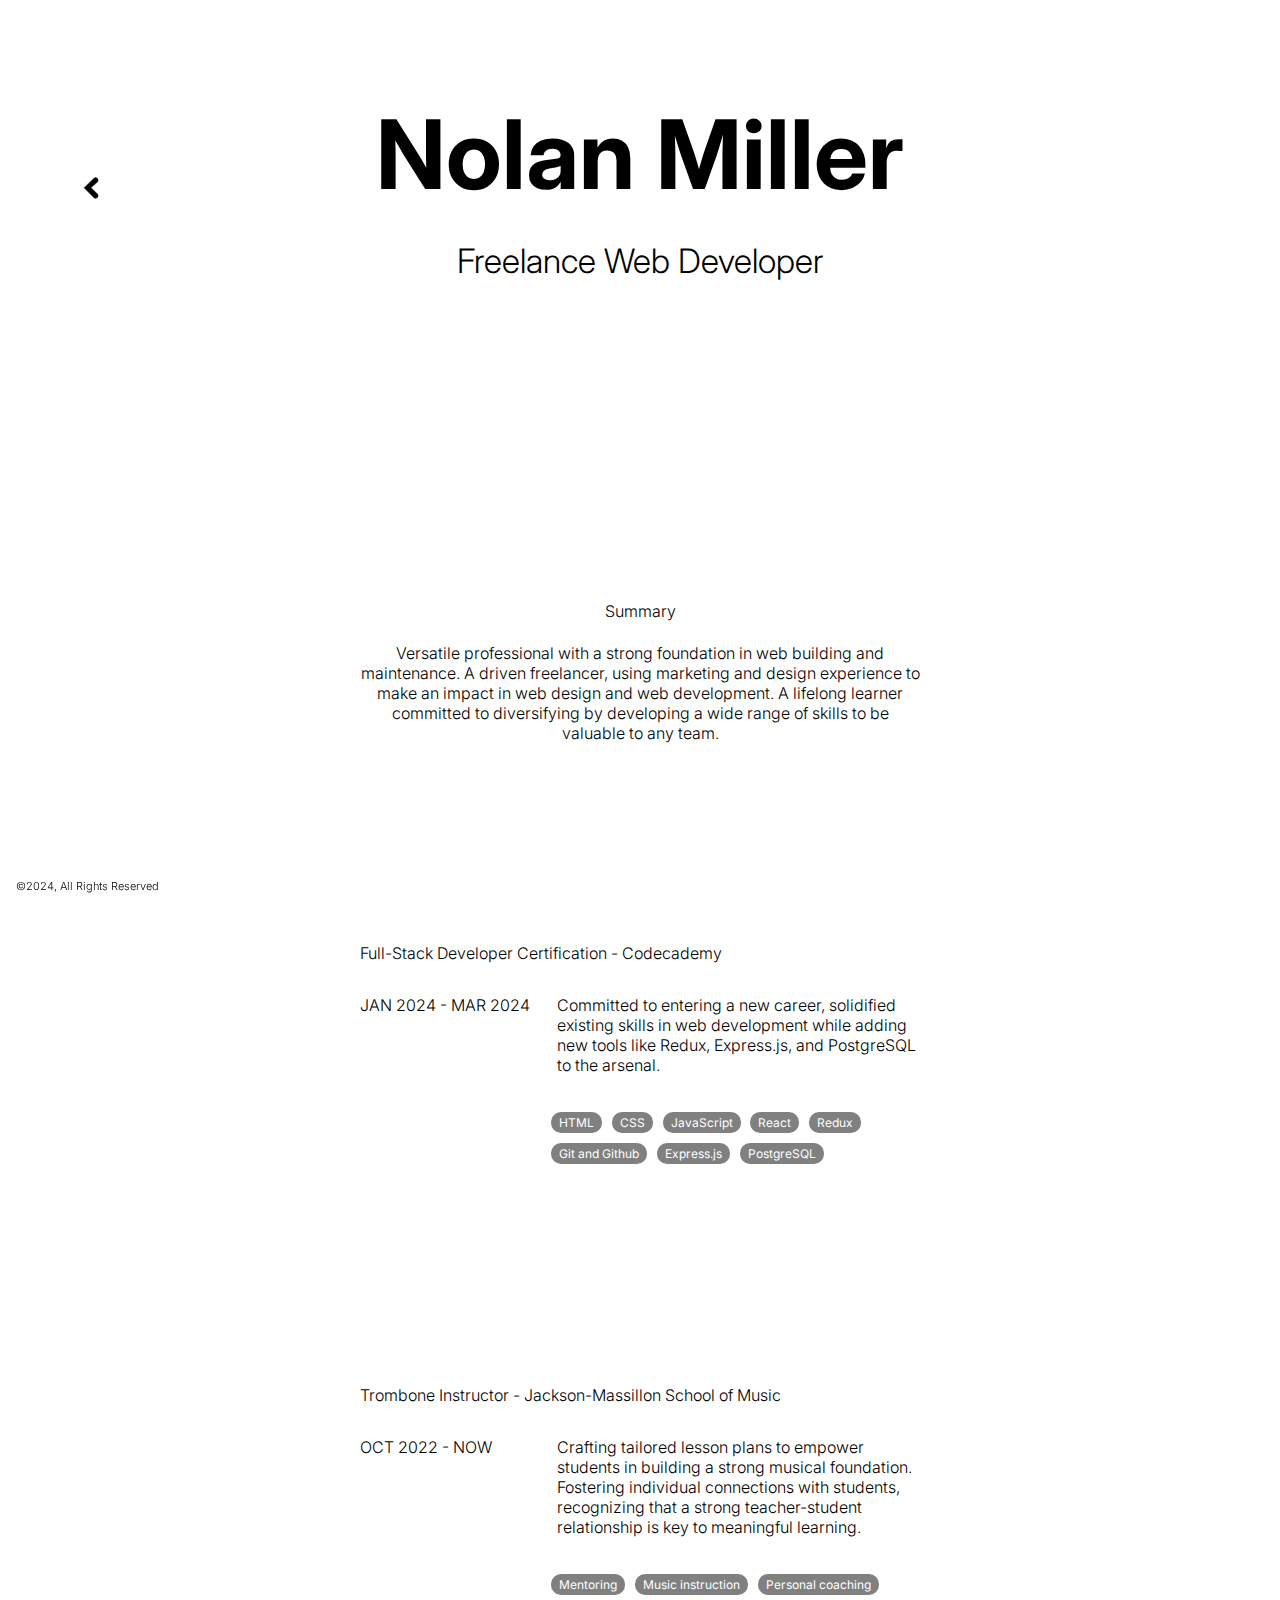
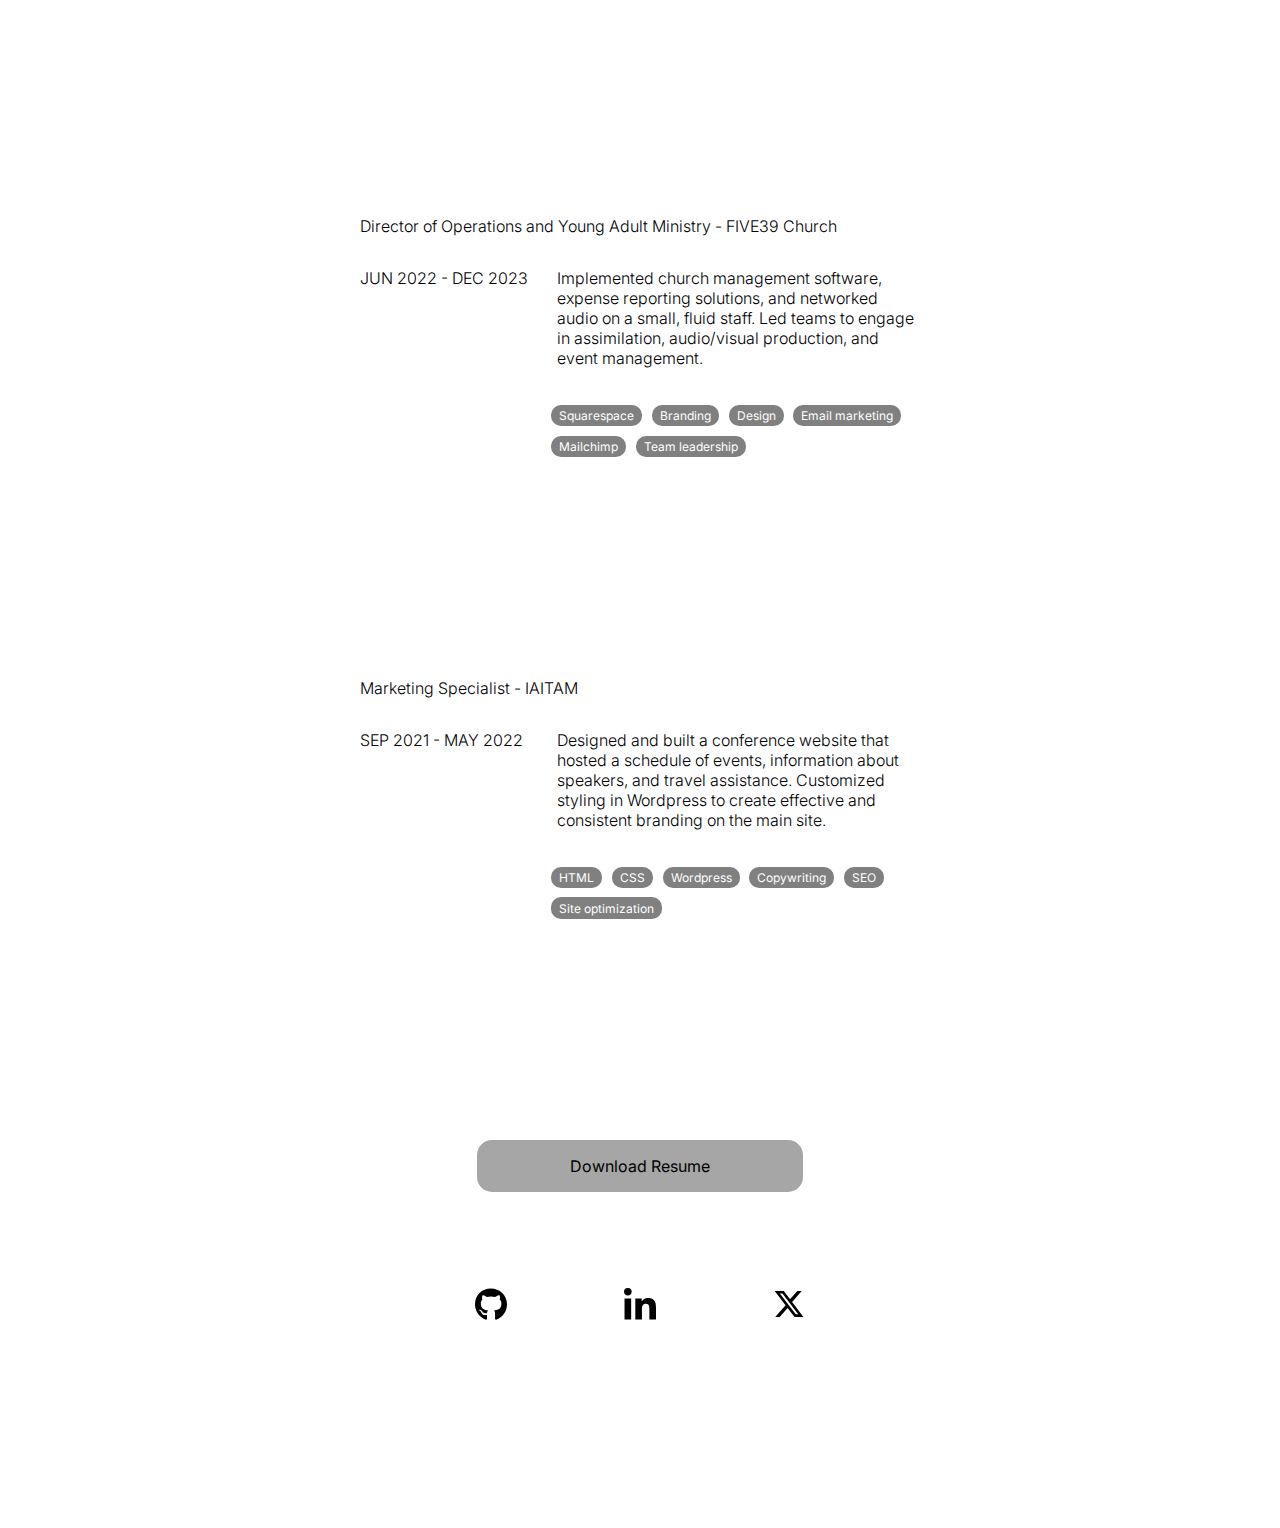
==== resume.html @ a38cdd8e "create resume.html, resume.css" ====
<!DOCTYPE html>
<html lang="en">
<head>
    <meta charset="UTF-8">
    <meta name="viewport" content="width=device-width, initial-scale=1.0">
    <title>Nolan Miller | Resume/CV</title>
    <link rel="stylesheet" href="./resources/css/global.css">
    <link rel="stylesheet" href="./resources/css/resume.css">
    <link rel="preconnect" href="https://fonts.googleapis.com">
    <link rel="preconnect" href="https://fonts.gstatic.com" crossorigin>
    <link href="https://fonts.googleapis.com/css2?family=Inter:wght@300;400&display=swap" rel="stylesheet">
</head>
<body>
    <header>
        <h1 id="resume-head">Nolan Miller</h1>
        <h2>Freelance Web Developer</h2>
        <a href="./index.html"><img src="./resources/images/arrow.png" alt="arrow"></a>
    </header>
    <main>
        <summary>
            <h3>Summary</h3>
            <p>Versatile professional with a strong foundation in web building and maintenance. A driven freelancer, using marketing and design experience to make an impact in web design and web development. A lifelong learner committed to diversifying by developing a wide range of skills to be valuable to any team.
            </p>
        </summary>
        <div class="experience-container">
            <h3>Full-Stack Developer Certification - Codecademy</h3>
            <div class="experience-description">
                <p class="date">JAN 2024 - MAR 2024</p>
                <p class="description">Committed to entering a new career, solidified existing skills in web development while adding new tools like Redux, Express.js, and PostgreSQL to the arsenal.
                </p>
            </div>
            <div class="skills">
                <ul>
                    <li>HTML</li>
                    <li>CSS</li>
                    <li>JavaScript</li>
                    <li>React</li>
                    <li>Redux</li>
                    <li>Git and Github</li>
                    <li>Express.js</li>
                    <li>PostgreSQL</li>
                </ul>
            </div>
        </div>
        <div class="experience-container">
            <h3>Trombone Instructor - Jackson-Massillon School of Music</h3>
            <div class="experience-description">
                <p class="date">OCT 2022 - NOW</p>
                <p class="description">Crafting tailored lesson plans to empower students in building a strong musical foundation. Fostering individual connections with students, recognizing that a strong teacher-student relationship is key to meaningful learning.</p>
            </div>
            <div class="skills">
                <ul>
                    <li>Mentoring</li>
                    <li>Music instruction</li>
                    <li>Personal coaching</li>
                </ul>
            </div>
        </div>
        <div class="experience-container">
            <h3>Director of Operations and Young Adult Ministry - FIVE39 Church</h3>
            <div class="experience-description">
                <p class="date">JUN 2022 - DEC 2023</p>
                <p class="description">Implemented church management software, expense reporting solutions, and networked audio on a small, fluid staff. Led teams to engage in assimilation, audio/visual production, and event management.</p>
            </div>
            <div class="skills">
                <ul>
                    <li>Squarespace</li>
                    <li>Branding</li>
                    <li>Design</li>
                    <li>Email marketing</li>
                    <li>Mailchimp</li>
                    <li>Team leadership</li>
                </ul>
            </div>
        </div>
        <div class="experience-container">
            <h3>Marketing Specialist - IAITAM</h3>
            <div class="experience-description">
                <p class="date">SEP 2021 - MAY 2022</p>
                <p class="description">Designed and built a conference website that hosted a schedule of events, information about speakers, and travel assistance. Customized styling in Wordpress to create effective and consistent branding on the main site.</p>
            </div>
            <div class="skills">
                <ul>
                    <li>HTML</li>
                    <li>CSS</li>
                    <li>Wordpress</li>
                    <li>Copywriting</li>
                    <li>SEO</li>
                    <li>Site optimization</li>
                </ul>
            </div>
        </div>
        <div id="download-button">
            <a href="#">Download Resume</a>
        </div>
        <div class="socials">
            <div class="icon-container">
                <a href="https://github.com/nmiller15" target="_blank" rel="noopener"><img src="./resources/images/github.svg" alt="github logo"></a>
            </div>
            <div class="icon-container">
                <a href="https://www.linkedin.com/in/nolan-miller-2a763b20a/" target="_blank" rel="noopener"><img src="./resources/images/linkedin-in.svg" alt="github logo"></a>
            </div>
            <div class="icon-container">
                <a href="https://twitter.com/_nmill" target="_blank" rel="noopener"><img src="./resources/images/x-twitter.svg" alt="github logo"></a>
            </div>
        </div>
    </main>
    <footer>
        <p>©2024, All Rights Reserved</p>
    </footer> 
</body>
</html>
---- resources/css/global.css ----
body {
    top: 0;
    margin: 0 auto;
    font-family: "Inter", Helvetica, sans-serif;
    font-weight: 300px;
    font-size: 16px;
}

h1 {
    font-size: 6rem;
    text-align: right;
    margin-top: 0;
    margin-bottom: 1rem;
}

h2 {
    font-size: 2.1rem;
    font-weight: 300;
}

footer {
    position: fixed;
    bottom: 0rem;
    left: 1rem;
    display: flex;
    align-content: center;
    justify-content: left;
    width: 100%;
    height: 2rem;
    
}

footer p {
    font-size: 0.6875rem;
    text-align: center;
}
---- resources/css/resume.css ----
body {
    width: 35rem;
    padding-top: 6rem;
    text-align: center;
    font-weight: 300;
    font-size: 1rem
}

h3 {
    font-size: 1rem;
    font-weight: 300;
}

#resume-head {
    text-align: center;
}

header img {
    width: 1.5rem;
    padding: 2rem;
    position: fixed;
    top: 9rem;
    left: 3rem;
    transform: rotate(180deg);
    transition: left 600ms ease-in-out;
}

header img:hover {
    left: 2rem;

}

summary h3 {
    margin-top: 20rem;
}

summary p {
    margin-top: 1.375rem;
}

.experience-container {
    margin-top: 12.5rem;
    text-align: left;
}

.experience-description {
    display: grid;
    grid-template: 1fr / 1fr 2fr;
    column-gap: 1rem;
}

.experience-description .date {
    grid-column: 0 span 1;
}

.experience-description .description {
    grid-column: 1 span 1;
}

.skills {
    display: grid;
    grid-template: 1fr / 1fr 2fr;
}

.skills ul {
    grid-column-start: 2;
    display: flex;
    justify-items: space-between;
    align-items: center;
    padding: 0;
    flex-wrap: wrap;
}

.skills li {
    background-color: #808080;
    color: #fff;
    font-weight: 400;
    padding: .2rem .5rem;
    margin: .3rem .3rem;
    border-radius: 10px;
    list-style: none;
    text-align: center;
    font-size: 0.75rem;
    display: inline-block;
    transition: 400ms ease-in-out;
}

.skills li:hover {
    background-color: #fff;
    color: #000;
}

#download-button {
    padding: 1rem 2rem;
    margin: 12.5rem auto 0 auto;
    min-width: 16.375rem;
    max-width: 12.5rem;
    background-color: #a6a6a6;
    border-radius: 15px;
    box-shadow: none;
    transition: 400ms ease-in-out;
}

#download-button a {
    text-decoration: none;
    color: #000;
    font-weight: 400
    
}

#download-button:hover {
    box-shadow: 1px 4px 2px 1px rgba(0,0,0,.4);
    font-size: 1.04rem;
}

.socials {
    display: flex;
    justify-content: space-around;
    margin-top: 6rem;
    margin-bottom: 12.5rem;
    padding: 0 10%
}

.icon-container {
    display: inline-block;
    width: 2rem;
    height: auto;
}

.icon-container a img:after {
    content: "";
    position: absolute;
    width: 0;
    height: 1px;
    display: block;
    right: 0;
    background: #000;
    -webkit-transition: width 600ms ease-in-out;
    transition: width 600ms ease-in-out;
}

.icon-container a img:hover:after {
    width: 100%;
    left: 0;
    background: #000;
}
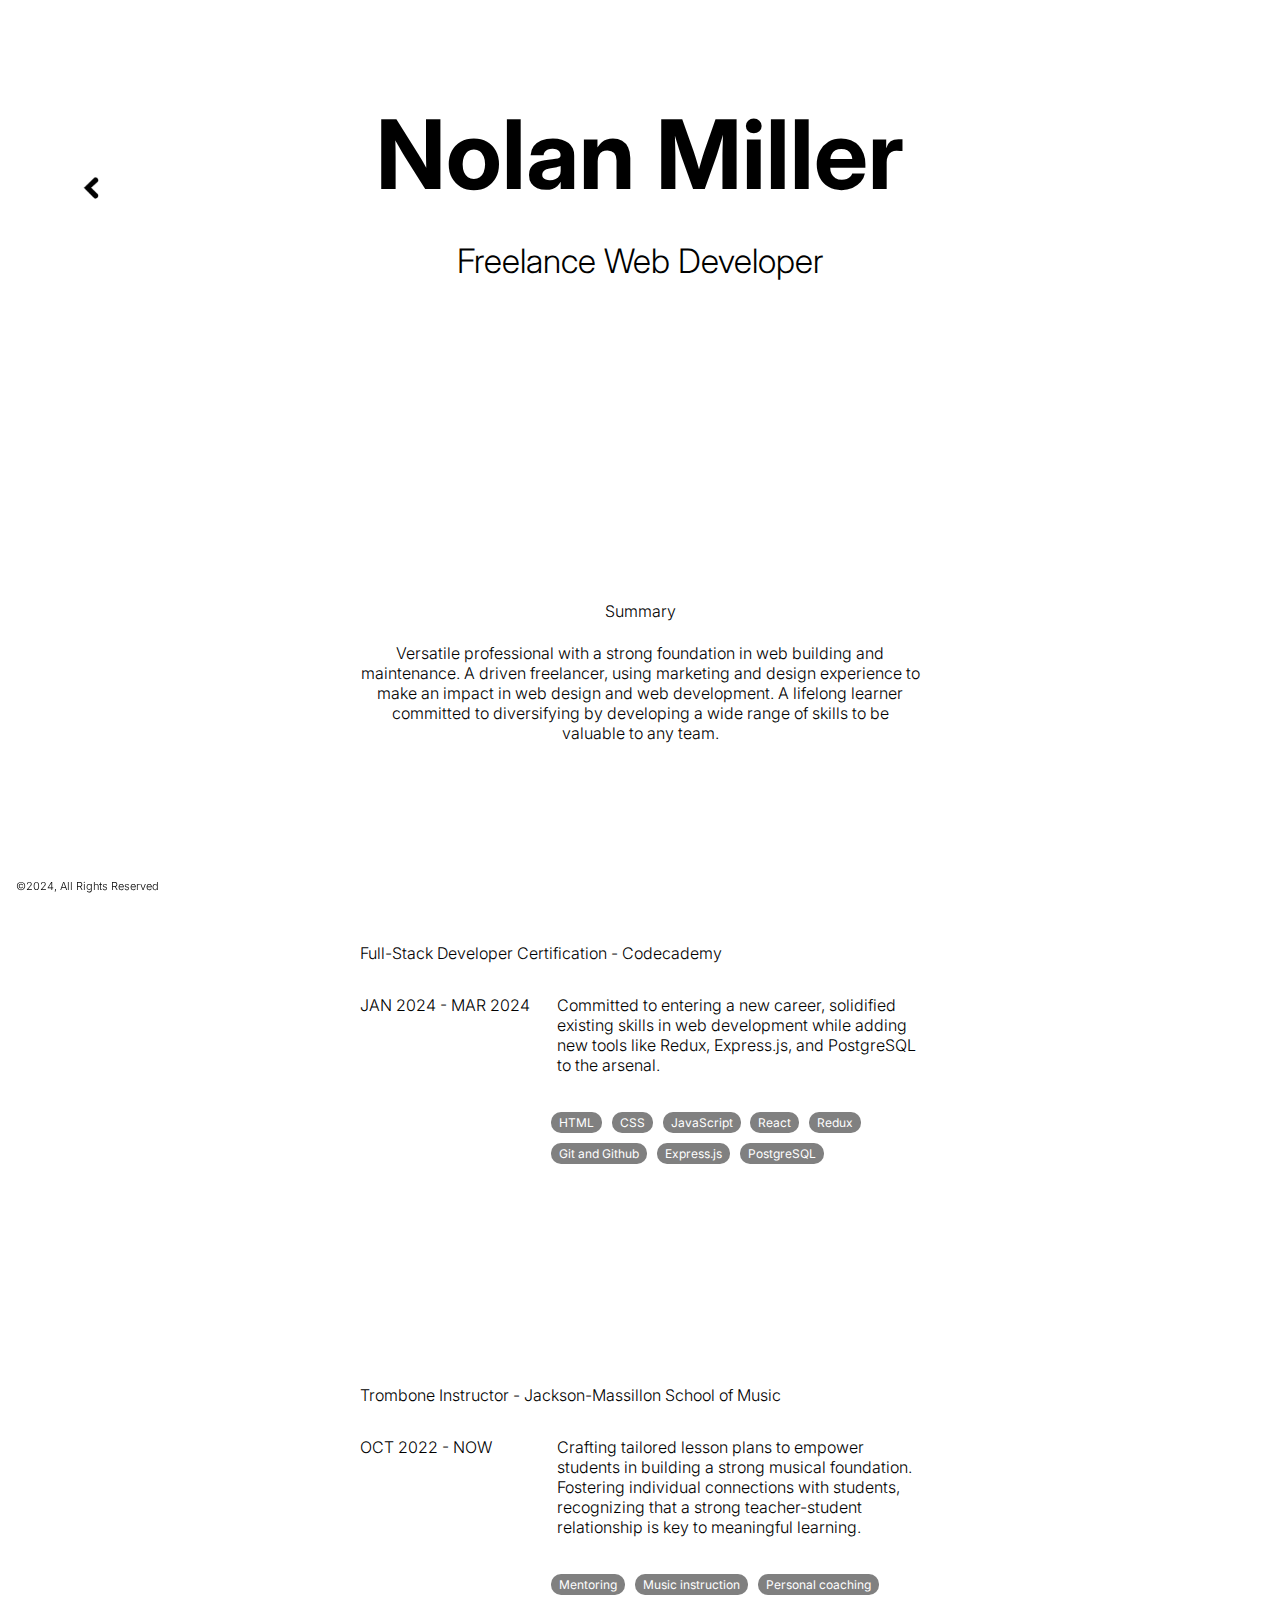
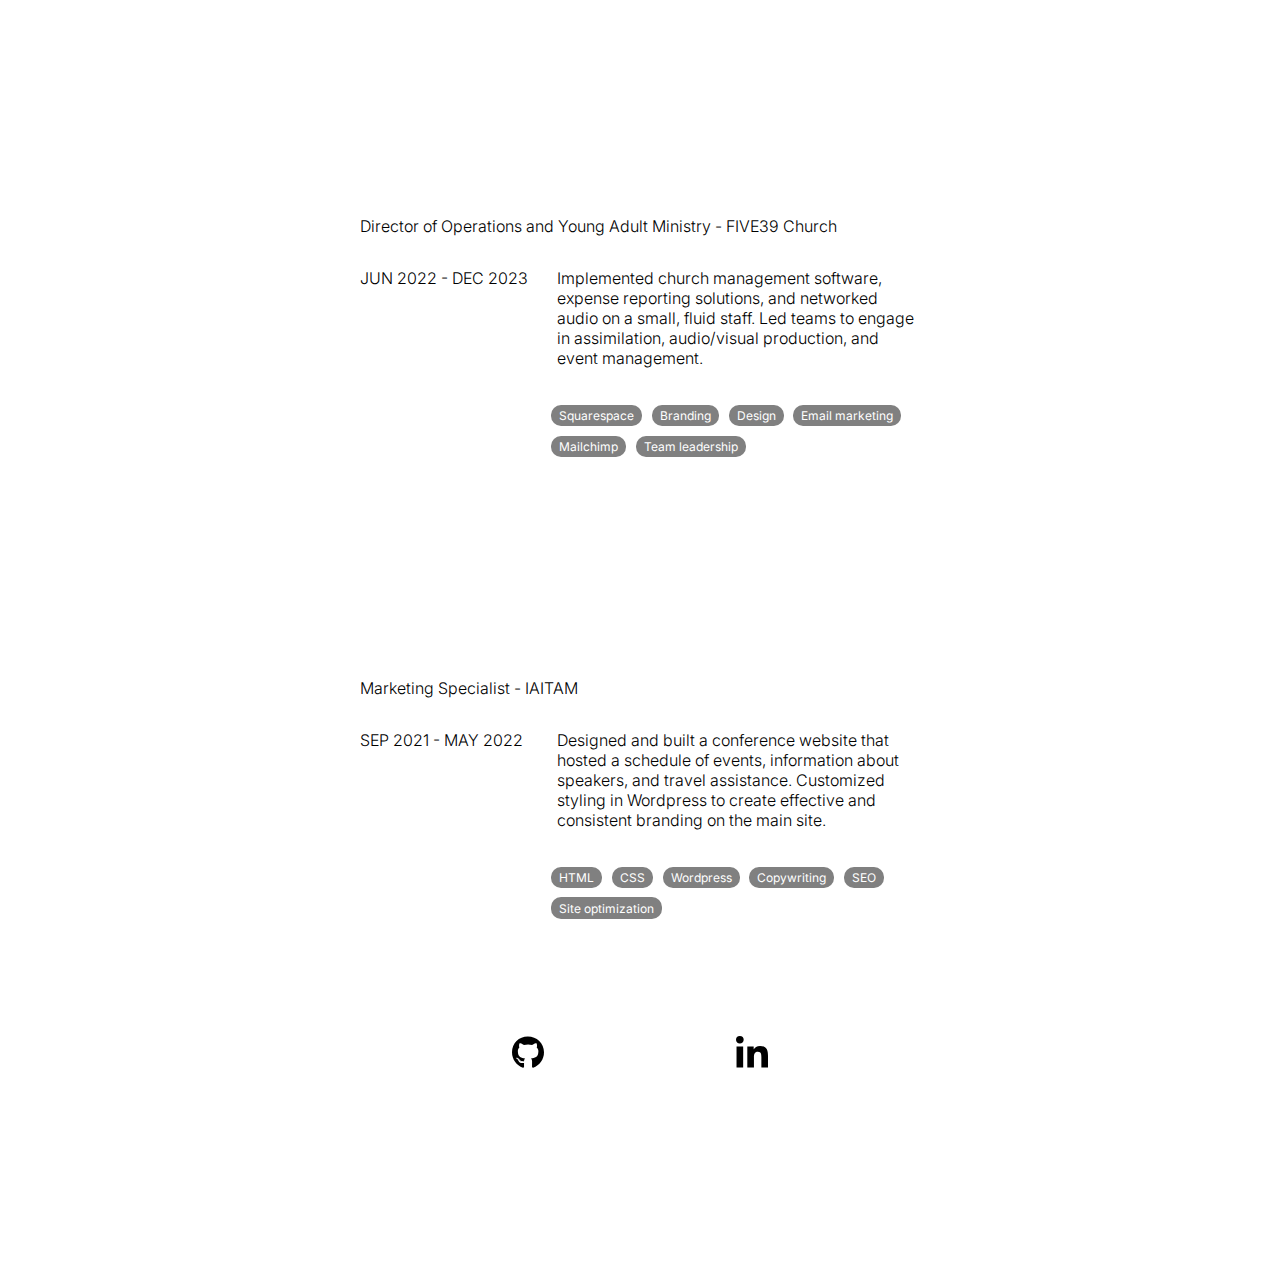
==== commit 2c583d95: "Removes twitter link from index.html and resume.html" ====
--- a/resume.html
+++ b/resume.html
@@ -6,15 +6,19 @@
     <title>Nolan Miller | Resume/CV</title>
     <link rel="stylesheet" href="./resources/css/global.css">
     <link rel="stylesheet" href="./resources/css/resume.css">
+    <link rel="stylesheet" href="./resources/css/resume-responsive.css">
     <link rel="preconnect" href="https://fonts.googleapis.com">
     <link rel="preconnect" href="https://fonts.gstatic.com" crossorigin>
     <link href="https://fonts.googleapis.com/css2?family=Inter:wght@300;400&display=swap" rel="stylesheet">
 </head>
 <body>
+    <a id="back-to-home" href="./index.html">
+        <img src="./resources/images/arrow.png" alt="arrow">
+    </a>
     <header>
         <h1 id="resume-head">Nolan Miller</h1>
         <h2>Freelance Web Developer</h2>
-        <a href="./index.html"><img src="./resources/images/arrow.png" alt="arrow"></a>
+        
     </header>
     <main>
         <summary>
@@ -100,9 +104,6 @@
             <div class="icon-container">
                 <a href="https://www.linkedin.com/in/nolan-miller-2a763b20a/" target="_blank" rel="noopener"><img src="./resources/images/linkedin-in.svg" alt="github logo"></a>
             </div>
-            <div class="icon-container">
-                <a href="https://twitter.com/_nmill" target="_blank" rel="noopener"><img src="./resources/images/x-twitter.svg" alt="github logo"></a>
-            </div>
         </div>
     </main>
     <footer>
--- a/resources/css/resume.css
+++ b/resources/css/resume.css
@@ -15,7 +15,7 @@
     text-align: center;
 }
 
-header img {
+#back-to-home img {
     width: 1.5rem;
     padding: 2rem;
     position: fixed;
@@ -25,9 +25,8 @@
     transition: left 600ms ease-in-out;
 }
 
-header img:hover {
+#back-to-home img:hover {
     left: 2rem;
-
 }
 
 summary h3 {
@@ -99,6 +98,7 @@
     border-radius: 15px;
     box-shadow: none;
     transition: 400ms ease-in-out;
+    display: none;
 }
 
 #download-button a {
--- a/resources/css/resume-responsive.css
+++ b/resources/css/resume-responsive.css
@@ -0,0 +1,48 @@
+@media only screen and (max-width:800px) {
+    body {
+        width: 75%;
+        margin: 0 auto;
+    }
+
+   #back-to-home img {
+        position: fixed;
+        padding: 2rem 0;
+        left: 0.5rem;
+        top: 5.14rem;
+    }
+
+    #back-to-home img:hover {
+        left: .001rem;
+    }
+
+    header {
+        width: 100%;
+    }
+
+    h1 {
+        font-size: 3rem;
+    }
+
+    h2 {
+        font-size: 1.25rem;
+        margin: 16px auto 0 auto;
+    }
+
+    h3 {
+        text-align: center;
+    }
+
+    .experience-description {
+        display: block;
+        text-align: center;
+    }
+
+    .skills {
+        display: block;
+    }
+
+    .skills ul {
+        justify-content: center;
+    }
+
+}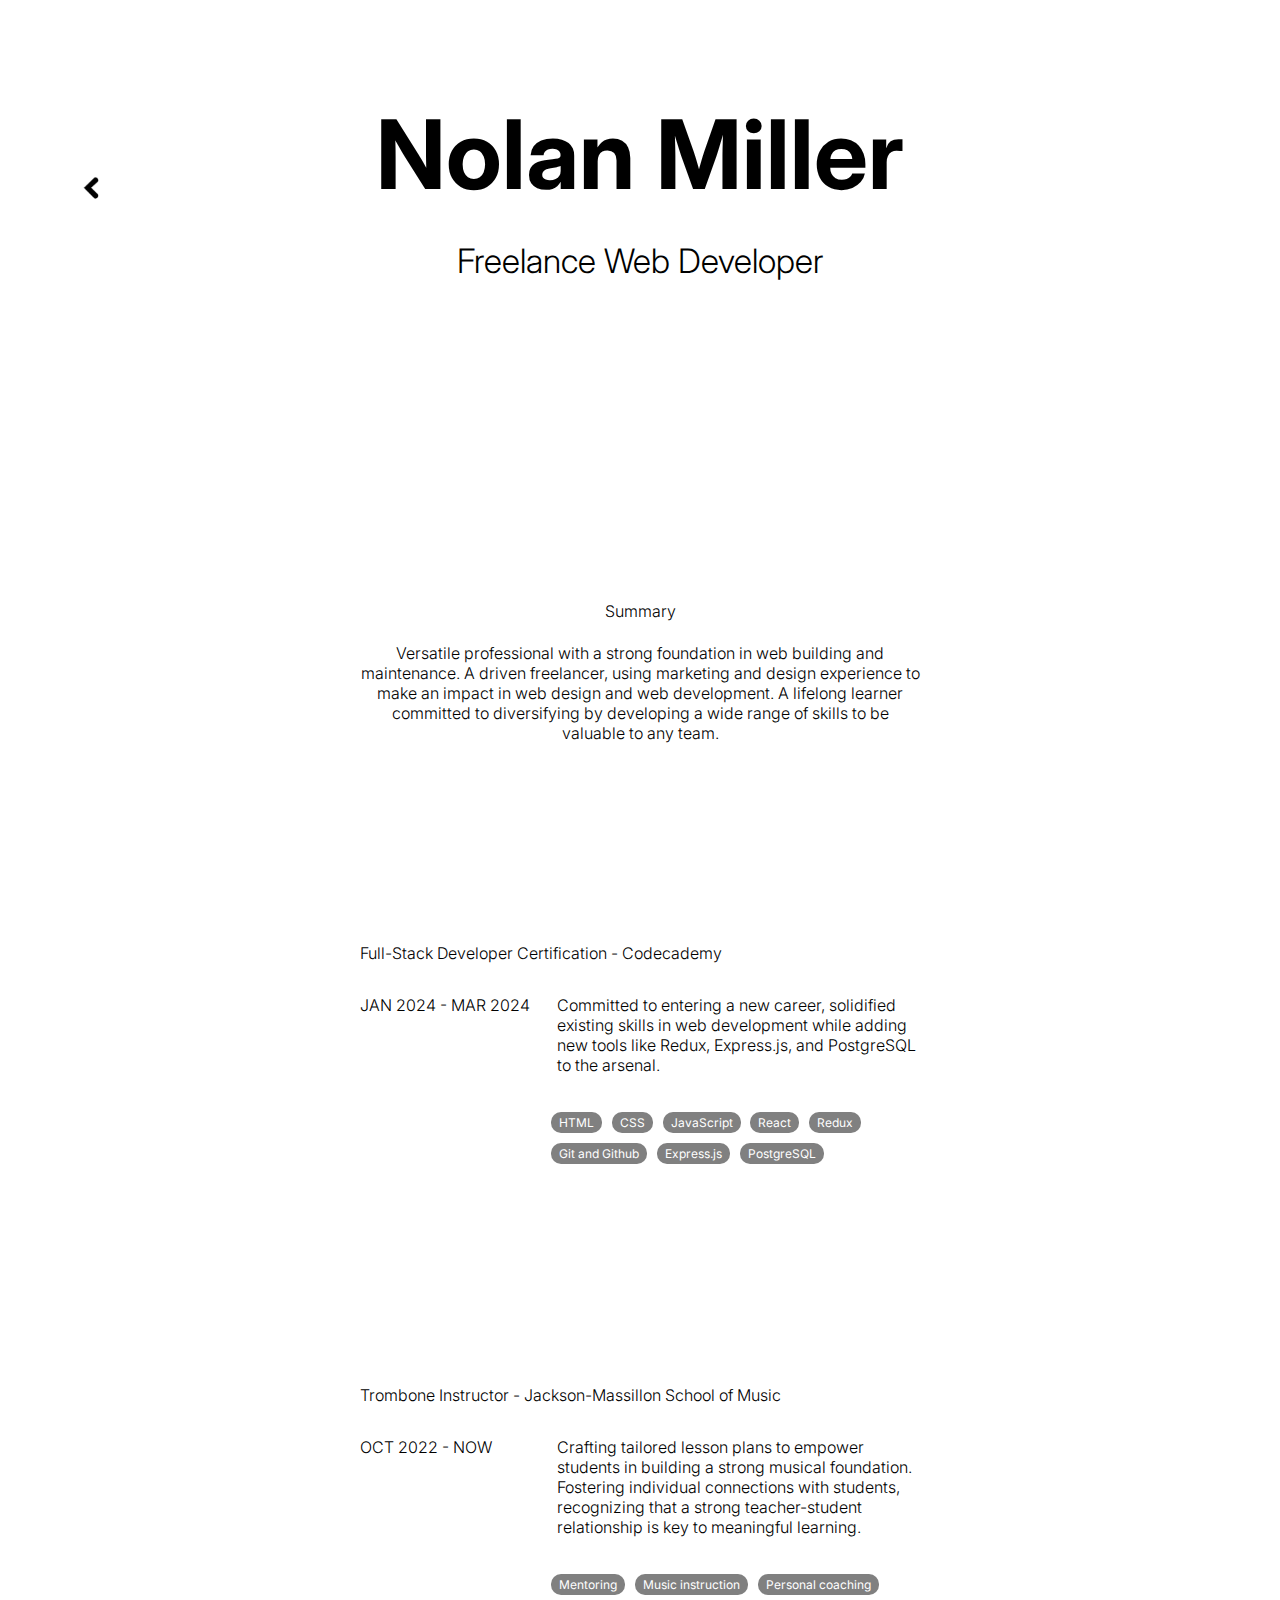
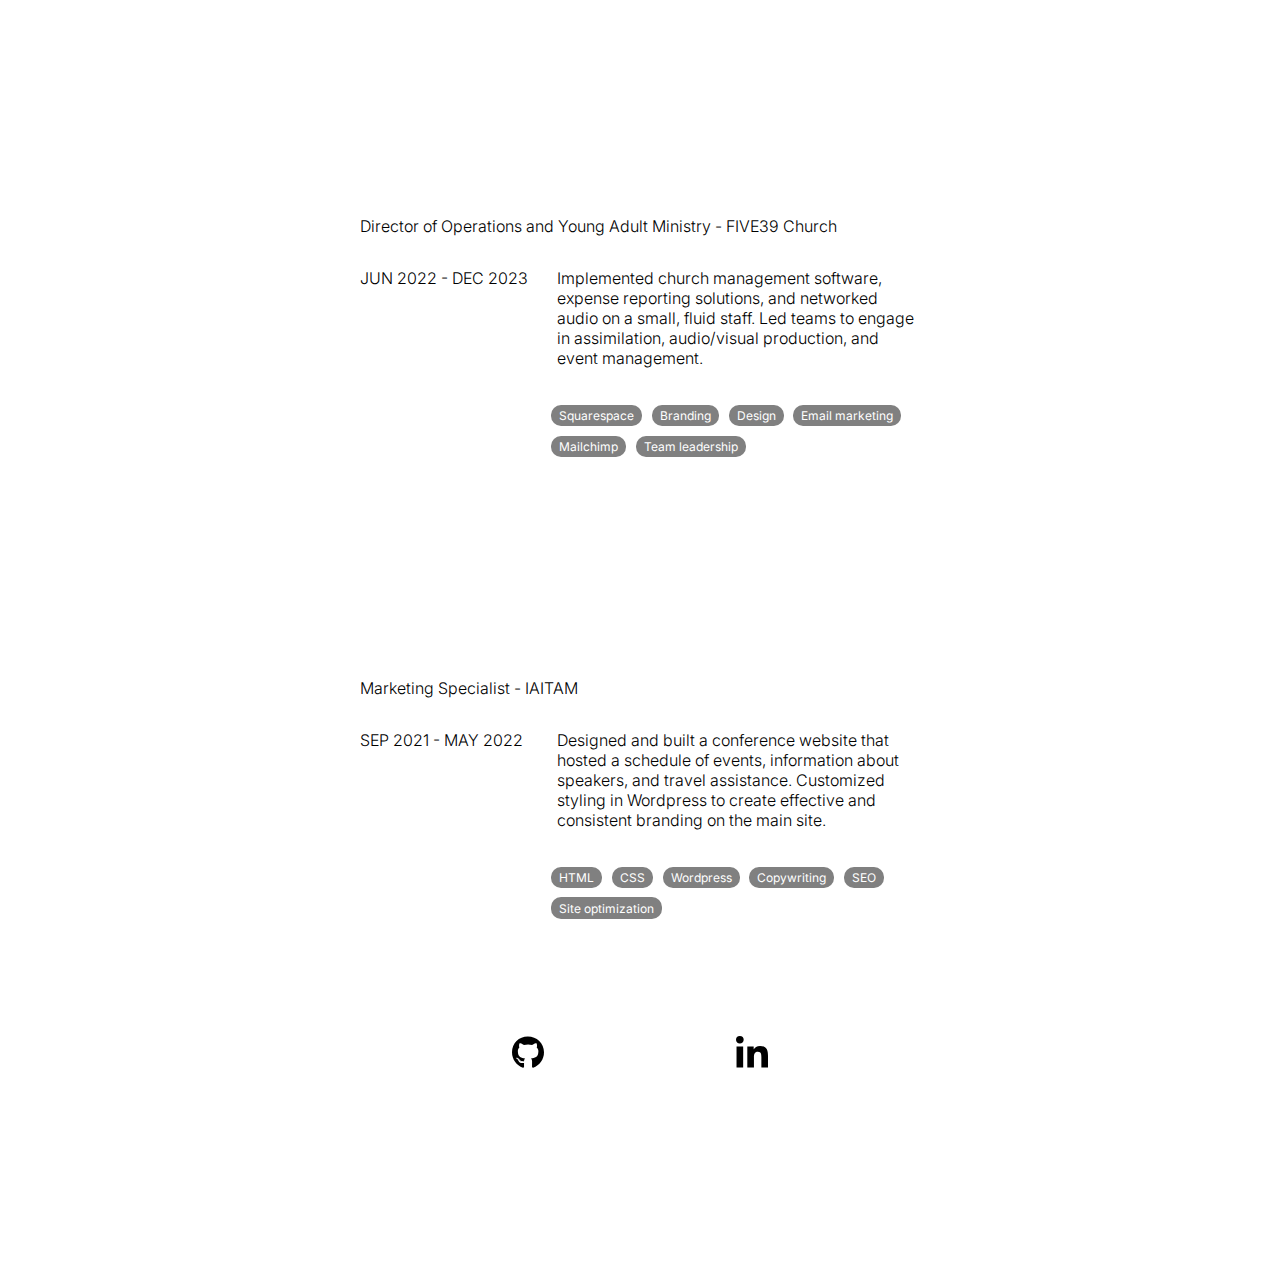
==== commit 4c68a1df: "removes footer" ====
--- a/resume.html
+++ b/resume.html
@@ -106,8 +106,5 @@
             </div>
         </div>
     </main>
-    <footer>
-        <p>©2024, All Rights Reserved</p>
-    </footer> 
 </body>
 </html>--- a/resources/css/global.css
+++ b/resources/css/global.css
@@ -18,18 +18,6 @@
     font-weight: 300;
 }
 
-footer {
-    position: fixed;
-    bottom: 0rem;
-    left: 1rem;
-    display: flex;
-    align-content: center;
-    justify-content: left;
-    width: 100%;
-    height: 2rem;
-    
-}
-
 footer p {
     font-size: 0.6875rem;
     text-align: center;
--- a/resources/css/resume-responsive.css
+++ b/resources/css/resume-responsive.css
@@ -16,6 +16,17 @@
     }
 
     header {
+        width: 100%;
+    }
+
+    footer {
+        position: relative;
+        align-items: center;
+        text-align: center;
+        
+    }
+
+    footer p {
         width: 100%;
     }
 
